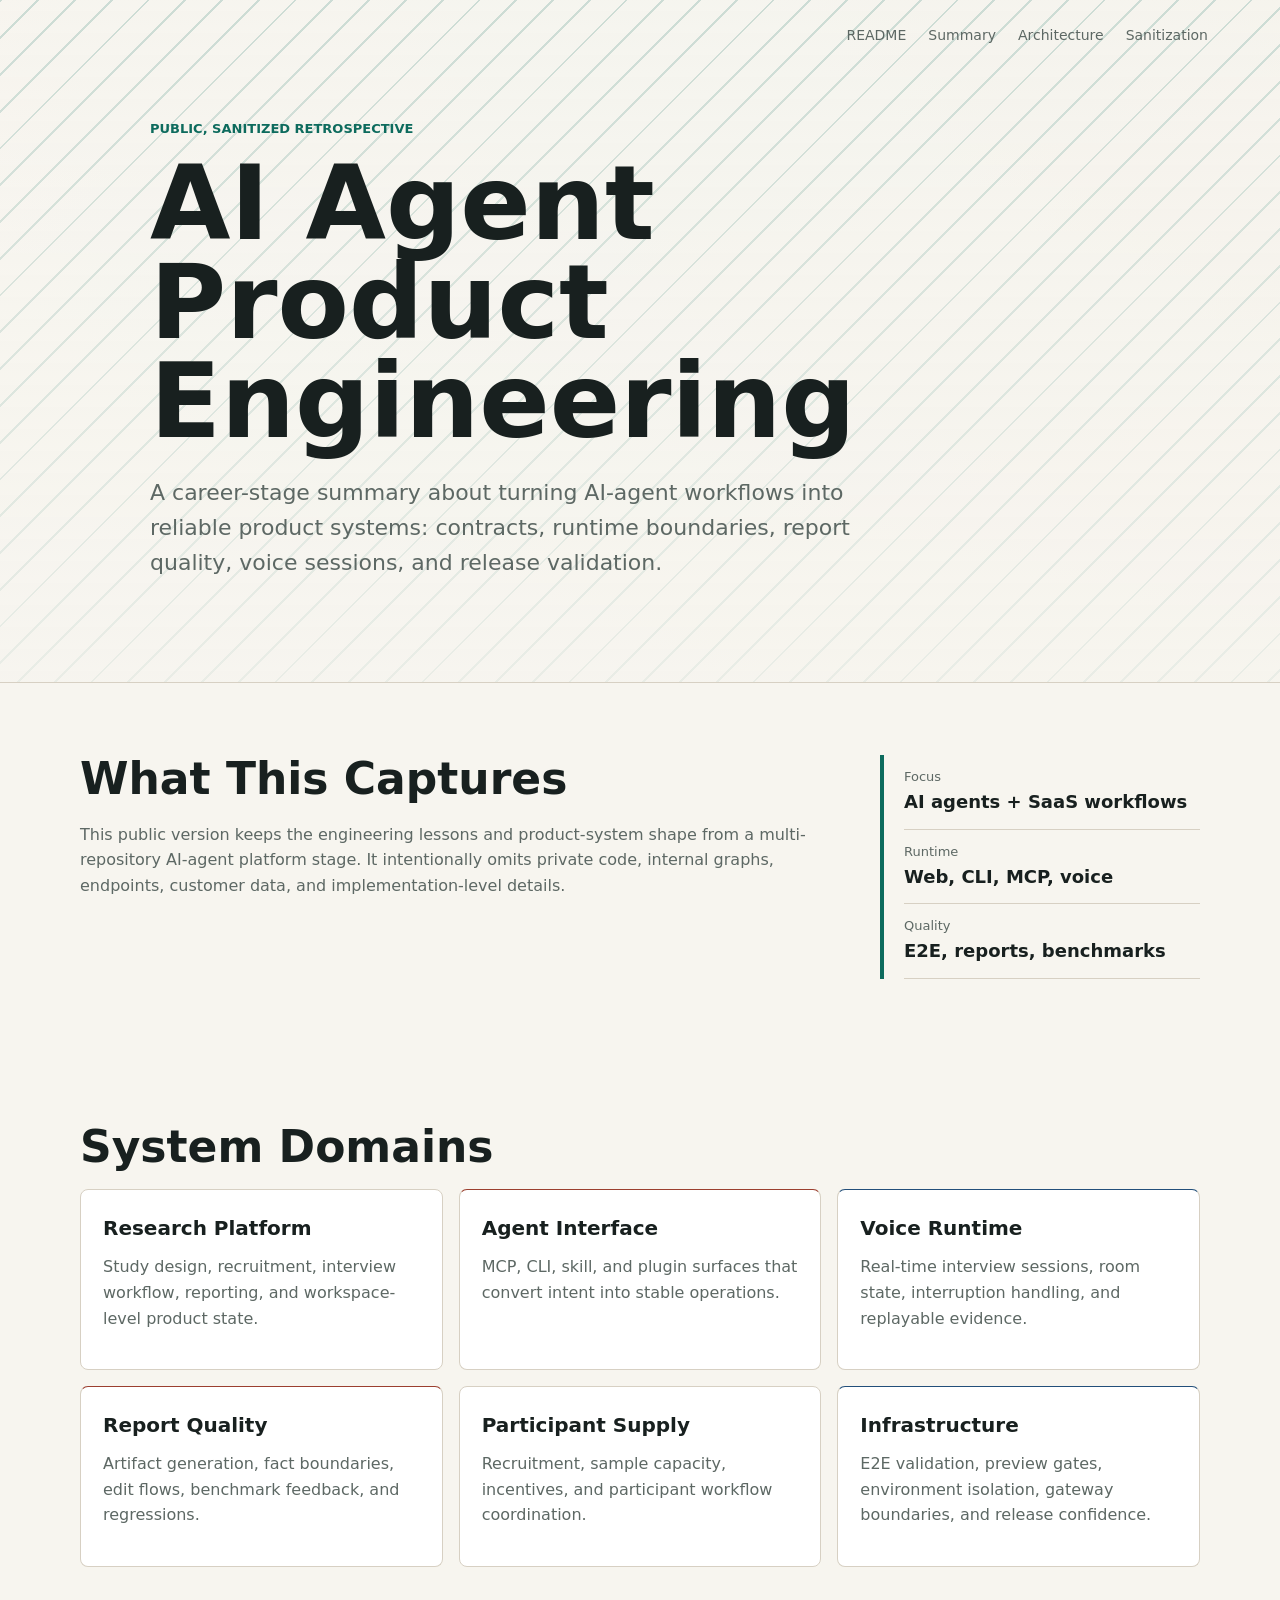
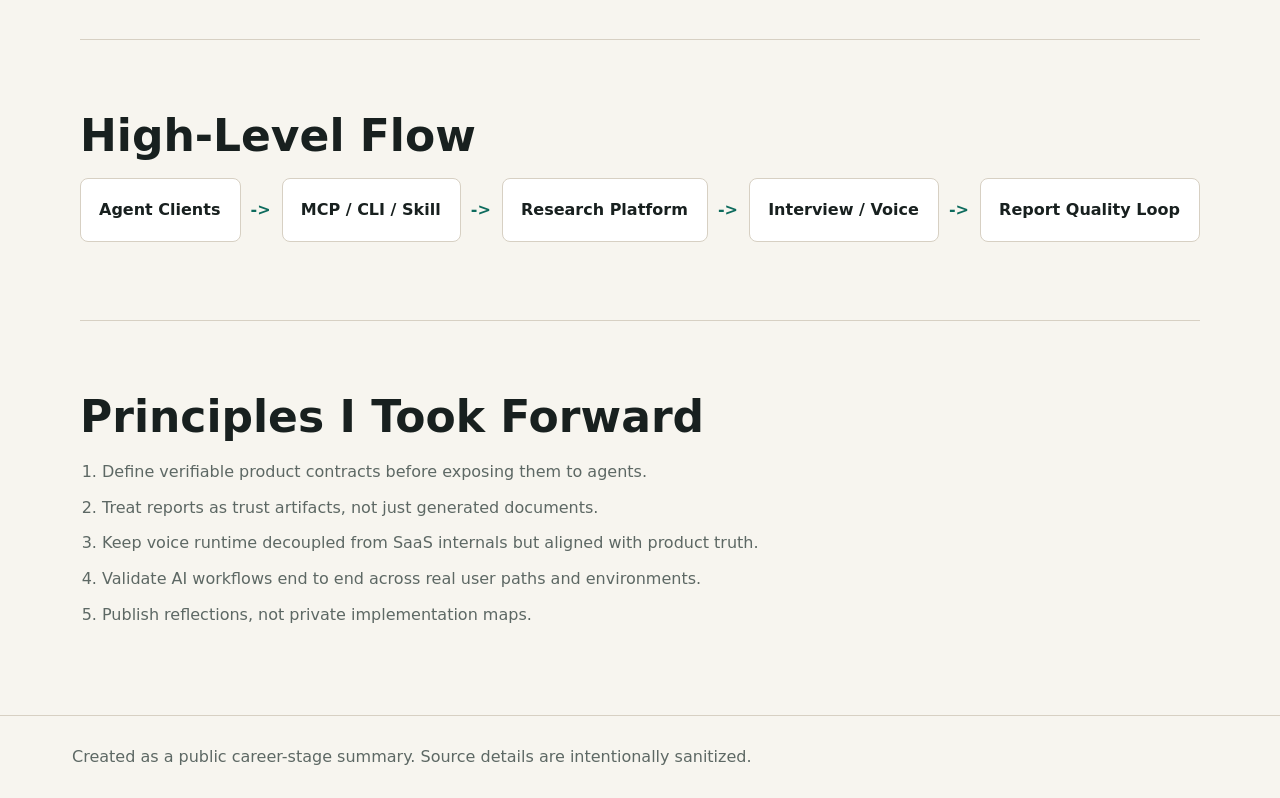
==== docs/index.html @ d0cea683 "Publish a sanitized AI agent career-stage summary Create a public-facing retrospective that keeps th" ====
<!doctype html>
<html lang="zh-CN">
  <head>
    <meta charset="utf-8" />
    <meta name="viewport" content="width=device-width, initial-scale=1" />
    <title>AI Agent Product Engineering - Career Stage Summary</title>
    <meta
      name="description"
      content="A sanitized public career-stage summary of AI agent product engineering, user research systems, voice runtime, report quality, and release validation."
    />
    <link rel="stylesheet" href="./style.css" />
  </head>
  <body>
    <header class="hero">
      <nav class="nav">
        <a href="https://github.com/BrickerP/ai-agent-career-stage-summary/blob/main/README.md">README</a>
        <a href="https://github.com/BrickerP/ai-agent-career-stage-summary/blob/main/SUMMARY.zh.md">Summary</a>
        <a href="https://github.com/BrickerP/ai-agent-career-stage-summary/blob/main/ARCHITECTURE_MAP.zh.md">Architecture</a>
        <a href="https://github.com/BrickerP/ai-agent-career-stage-summary/blob/main/SECURITY_AND_SANITIZATION.md">Sanitization</a>
      </nav>
      <div class="hero-content">
        <p class="eyebrow">Public, sanitized retrospective</p>
        <h1>AI Agent Product Engineering</h1>
        <p class="subtitle">
          A career-stage summary about turning AI-agent workflows into reliable product systems:
          contracts, runtime boundaries, report quality, voice sessions, and release validation.
        </p>
      </div>
    </header>

    <main>
      <section class="section intro">
        <div>
          <h2>What This Captures</h2>
          <p>
            This public version keeps the engineering lessons and product-system shape from a multi-repository
            AI-agent platform stage. It intentionally omits private code, internal graphs, endpoints, customer
            data, and implementation-level details.
          </p>
        </div>
        <aside class="facts">
          <div><span>Focus</span><strong>AI agents + SaaS workflows</strong></div>
          <div><span>Runtime</span><strong>Web, CLI, MCP, voice</strong></div>
          <div><span>Quality</span><strong>E2E, reports, benchmarks</strong></div>
        </aside>
      </section>

      <section class="section">
        <h2>System Domains</h2>
        <div class="grid">
          <article>
            <h3>Research Platform</h3>
            <p>Study design, recruitment, interview workflow, reporting, and workspace-level product state.</p>
          </article>
          <article>
            <h3>Agent Interface</h3>
            <p>MCP, CLI, skill, and plugin surfaces that convert intent into stable operations.</p>
          </article>
          <article>
            <h3>Voice Runtime</h3>
            <p>Real-time interview sessions, room state, interruption handling, and replayable evidence.</p>
          </article>
          <article>
            <h3>Report Quality</h3>
            <p>Artifact generation, fact boundaries, edit flows, benchmark feedback, and regressions.</p>
          </article>
          <article>
            <h3>Participant Supply</h3>
            <p>Recruitment, sample capacity, incentives, and participant workflow coordination.</p>
          </article>
          <article>
            <h3>Infrastructure</h3>
            <p>E2E validation, preview gates, environment isolation, gateway boundaries, and release confidence.</p>
          </article>
        </div>
      </section>

      <section class="section map">
        <h2>High-Level Flow</h2>
        <div class="flow" aria-label="High-level architecture flow">
          <div>Agent Clients</div>
          <span>-></span>
          <div>MCP / CLI / Skill</div>
          <span>-></span>
          <div>Research Platform</div>
          <span>-></span>
          <div>Interview / Voice</div>
          <span>-></span>
          <div>Report Quality Loop</div>
        </div>
      </section>

      <section class="section principles">
        <h2>Principles I Took Forward</h2>
        <ol>
          <li>Define verifiable product contracts before exposing them to agents.</li>
          <li>Treat reports as trust artifacts, not just generated documents.</li>
          <li>Keep voice runtime decoupled from SaaS internals but aligned with product truth.</li>
          <li>Validate AI workflows end to end across real user paths and environments.</li>
          <li>Publish reflections, not private implementation maps.</li>
        </ol>
      </section>
    </main>

    <footer>
      <p>Created as a public career-stage summary. Source details are intentionally sanitized.</p>
    </footer>
  </body>
</html>
---- docs/style.css ----
:root {
  color-scheme: light;
  --bg: #f7f5ef;
  --ink: #18201f;
  --muted: #5d6864;
  --line: #d7d0c3;
  --panel: #ffffff;
  --accent: #0d6b5d;
  --accent-2: #9b3f2f;
  --accent-3: #234f7a;
}

* {
  box-sizing: border-box;
}

body {
  margin: 0;
  background: var(--bg);
  color: var(--ink);
  font-family: Inter, ui-sans-serif, system-ui, -apple-system, BlinkMacSystemFont, "Segoe UI", sans-serif;
  line-height: 1.6;
}

a {
  color: inherit;
  text-decoration: none;
}

.hero {
  min-height: 72vh;
  display: flex;
  flex-direction: column;
  border-bottom: 1px solid var(--line);
  background:
    linear-gradient(rgba(247, 245, 239, 0.82), rgba(247, 245, 239, 0.94)),
    repeating-linear-gradient(135deg, #0d6b5d 0 2px, transparent 2px 26px),
    linear-gradient(120deg, #f7f5ef, #ecf2ed 45%, #f3e9df);
}

.nav {
  display: flex;
  gap: 22px;
  justify-content: flex-end;
  padding: 24px clamp(20px, 6vw, 72px);
  font-size: 14px;
  color: var(--muted);
}

.nav a {
  border-bottom: 1px solid transparent;
}

.nav a:hover {
  border-bottom-color: var(--accent);
  color: var(--ink);
}

.hero-content {
  width: min(980px, calc(100% - 40px));
  margin: auto;
  padding: 48px 0 80px;
}

.eyebrow {
  margin: 0 0 14px;
  color: var(--accent);
  font-weight: 700;
  letter-spacing: 0;
  text-transform: uppercase;
  font-size: 13px;
}

h1,
h2,
h3,
p {
  margin-top: 0;
}

h1 {
  max-width: 900px;
  margin-bottom: 24px;
  font-size: clamp(48px, 9vw, 104px);
  line-height: 0.95;
  letter-spacing: 0;
}

.subtitle {
  max-width: 760px;
  color: var(--muted);
  font-size: 22px;
}

.section {
  width: min(1120px, calc(100% - 40px));
  margin: 0 auto;
  padding: 72px 0;
}

.intro {
  display: grid;
  grid-template-columns: minmax(0, 1fr) 320px;
  gap: 48px;
  align-items: start;
}

h2 {
  font-size: clamp(28px, 4vw, 44px);
  line-height: 1.1;
  margin-bottom: 18px;
  letter-spacing: 0;
}

h3 {
  font-size: 20px;
  margin-bottom: 10px;
}

.facts {
  border-left: 4px solid var(--accent);
  padding-left: 20px;
}

.facts div {
  padding: 12px 0;
  border-bottom: 1px solid var(--line);
}

.facts span {
  display: block;
  color: var(--muted);
  font-size: 13px;
}

.facts strong {
  display: block;
  font-size: 18px;
}

.grid {
  display: grid;
  grid-template-columns: repeat(3, minmax(0, 1fr));
  gap: 16px;
}

article {
  min-height: 180px;
  padding: 22px;
  background: var(--panel);
  border: 1px solid var(--line);
  border-radius: 8px;
}

article:nth-child(2n) {
  border-top-color: var(--accent-2);
}

article:nth-child(3n) {
  border-top-color: var(--accent-3);
}

article p,
.section > p,
.intro p,
li,
footer p {
  color: var(--muted);
}

.map {
  border-top: 1px solid var(--line);
  border-bottom: 1px solid var(--line);
}

.flow {
  display: grid;
  grid-template-columns: repeat(9, auto);
  align-items: center;
  gap: 10px;
  overflow-x: auto;
  padding-bottom: 6px;
}

.flow div {
  min-width: 150px;
  padding: 18px;
  border-radius: 8px;
  background: #ffffff;
  border: 1px solid var(--line);
  font-weight: 700;
}

.flow span {
  color: var(--accent);
  font-weight: 800;
}

.principles ol {
  padding-left: 22px;
  max-width: 820px;
}

.principles li + li {
  margin-top: 10px;
}

footer {
  border-top: 1px solid var(--line);
  padding: 28px clamp(20px, 6vw, 72px);
}

footer p {
  margin: 0;
}

@media (max-width: 820px) {
  .hero {
    min-height: 62vh;
  }

  .nav {
    justify-content: flex-start;
    flex-wrap: wrap;
  }

  .intro {
    grid-template-columns: 1fr;
  }

  .grid {
    grid-template-columns: 1fr;
  }

  .subtitle {
    font-size: 18px;
  }
}
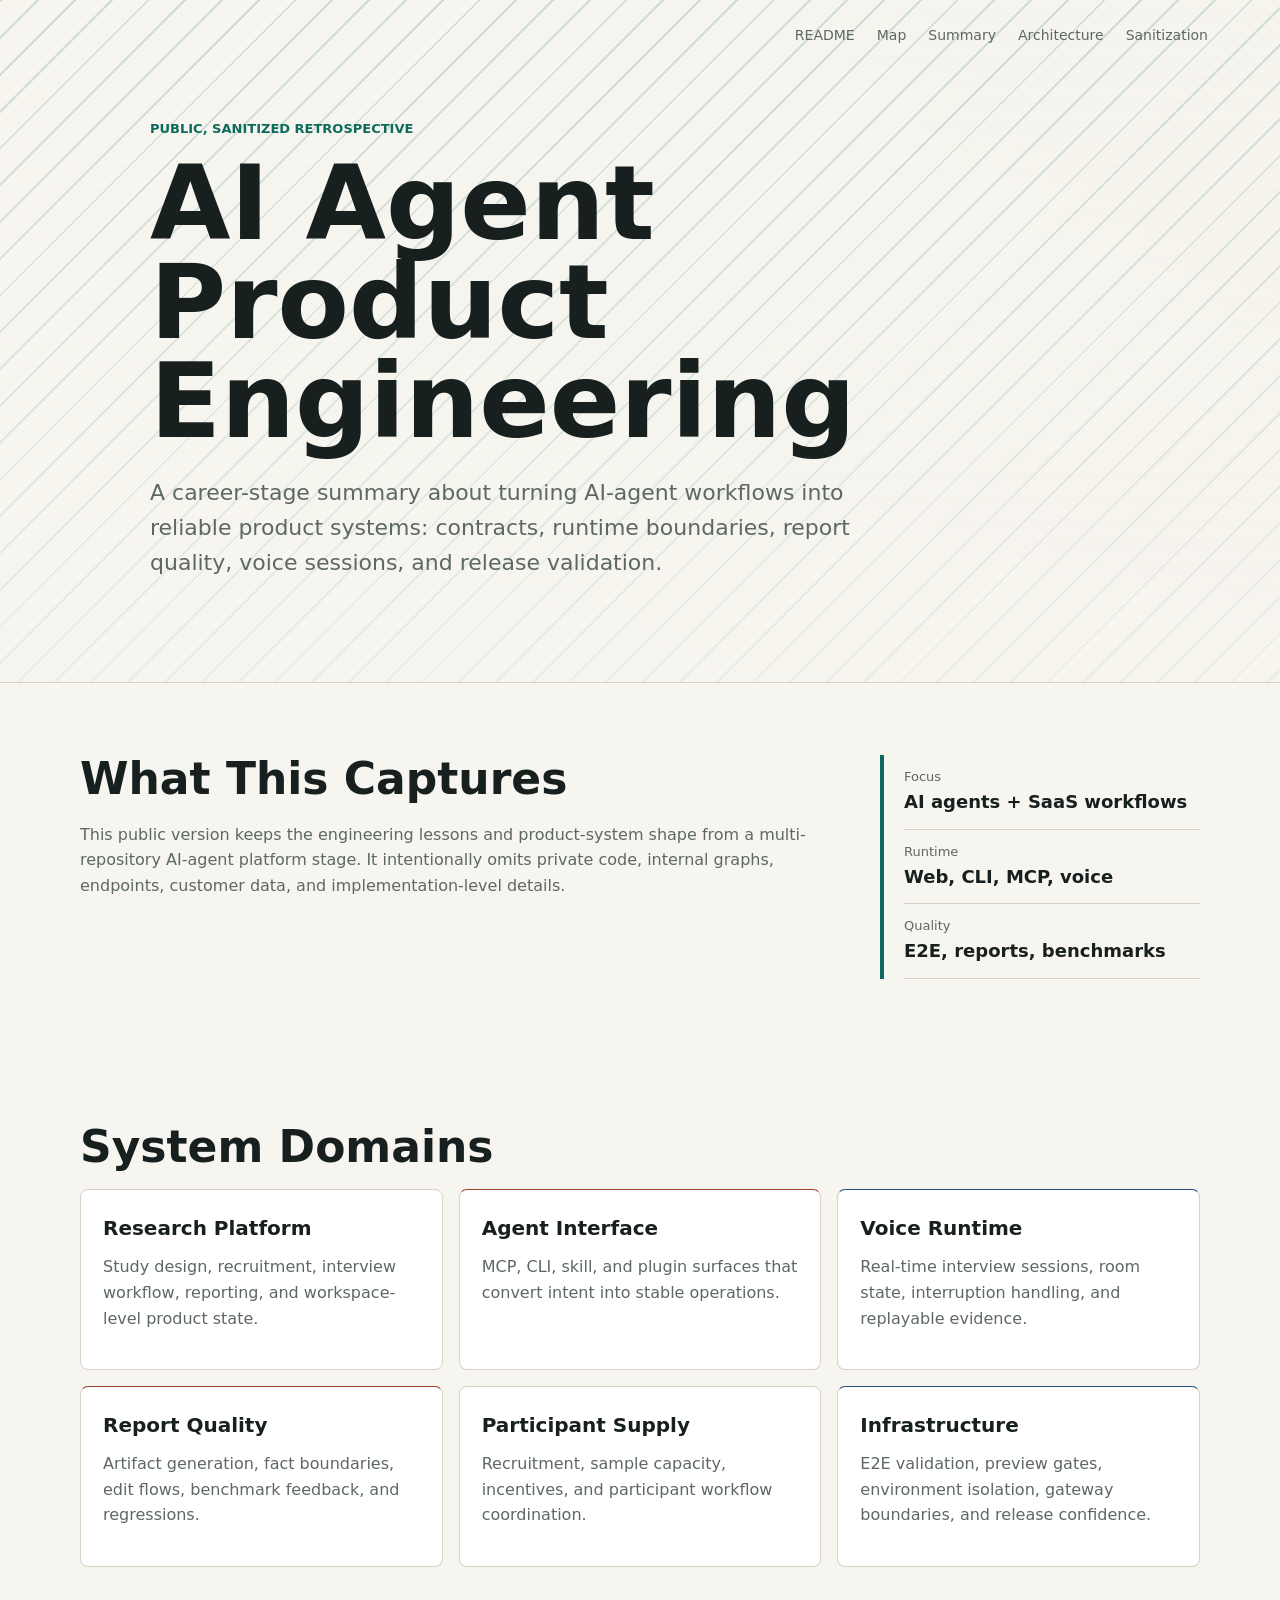
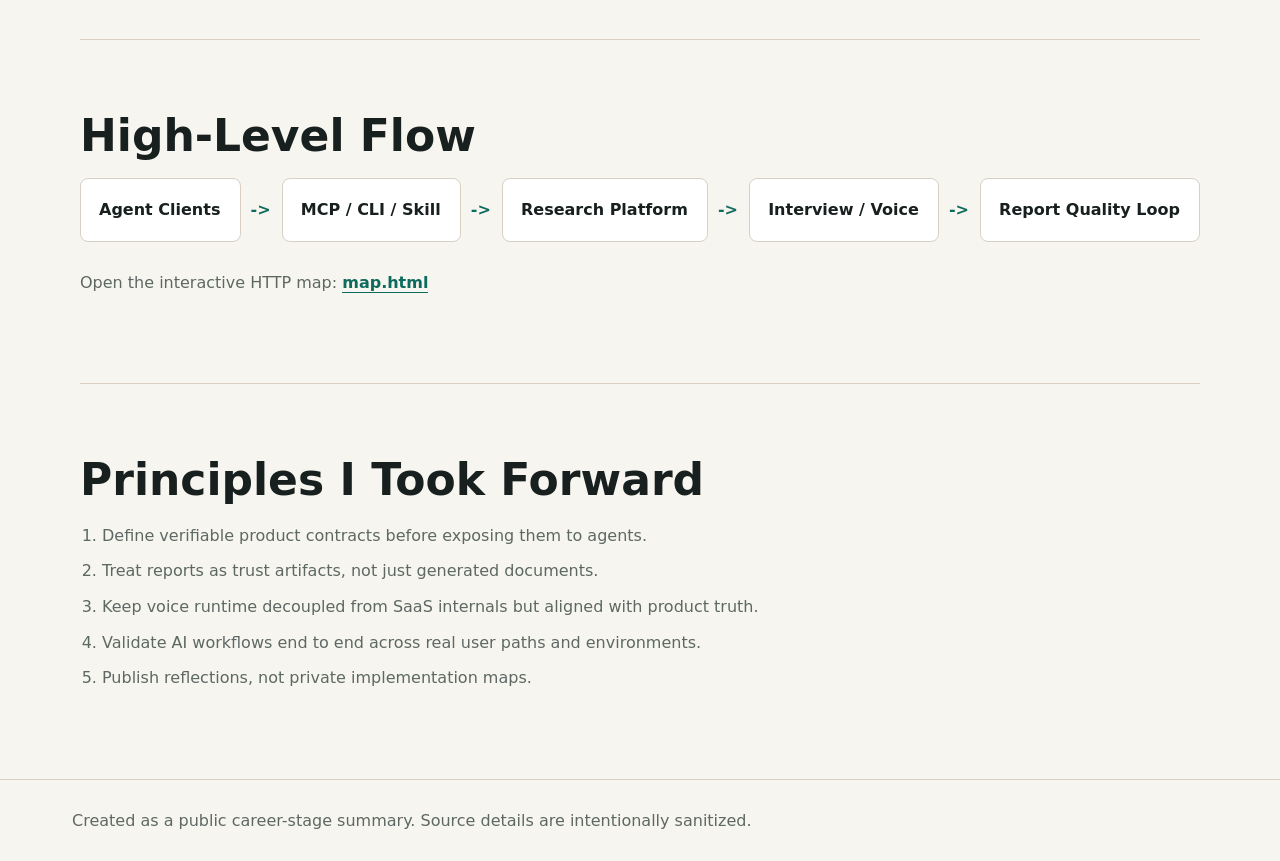
==== commit 0f80d113: "Expose the career summary as an interactive public map Add a GitHub Pages map page that loads saniti" ====
--- a/docs/index.html
+++ b/docs/index.html
@@ -14,6 +14,7 @@
     <header class="hero">
       <nav class="nav">
         <a href="https://github.com/BrickerP/ai-agent-career-stage-summary/blob/main/README.md">README</a>
+        <a href="./map.html">Map</a>
         <a href="https://github.com/BrickerP/ai-agent-career-stage-summary/blob/main/SUMMARY.zh.md">Summary</a>
         <a href="https://github.com/BrickerP/ai-agent-career-stage-summary/blob/main/ARCHITECTURE_MAP.zh.md">Architecture</a>
         <a href="https://github.com/BrickerP/ai-agent-career-stage-summary/blob/main/SECURITY_AND_SANITIZATION.md">Sanitization</a>
@@ -88,6 +89,9 @@
           <span>-></span>
           <div>Report Quality Loop</div>
         </div>
+        <p class="map-link">
+          Open the interactive HTTP map: <a href="./map.html">map.html</a>
+        </p>
       </section>
 
       <section class="section principles">
--- a/docs/style.css
+++ b/docs/style.css
@@ -196,6 +196,16 @@
   font-weight: 800;
 }
 
+.map-link {
+  margin-top: 22px;
+}
+
+.map-link a {
+  color: var(--accent);
+  font-weight: 800;
+  border-bottom: 1px solid var(--accent);
+}
+
 .principles ol {
   padding-left: 22px;
   max-width: 820px;
@@ -214,6 +224,207 @@
   margin: 0;
 }
 
+.map-page {
+  min-height: 100vh;
+  background: #f4f6f2;
+}
+
+.map-shell-header {
+  border-bottom: 1px solid var(--line);
+  background:
+    linear-gradient(120deg, rgba(244, 246, 242, 0.95), rgba(236, 241, 239, 0.92)),
+    repeating-linear-gradient(90deg, rgba(13, 107, 93, 0.18) 0 1px, transparent 1px 56px),
+    repeating-linear-gradient(0deg, rgba(35, 79, 122, 0.14) 0 1px, transparent 1px 56px);
+}
+
+.map-nav {
+  justify-content: flex-end;
+}
+
+.map-heading {
+  width: min(1120px, calc(100% - 40px));
+  margin: 0 auto;
+  padding: 54px 0 42px;
+}
+
+.map-heading h1 {
+  max-width: 860px;
+  font-size: clamp(42px, 7vw, 88px);
+}
+
+.map-heading p:not(.eyebrow) {
+  max-width: 780px;
+  color: var(--muted);
+  font-size: 20px;
+}
+
+.map-app {
+  width: min(1380px, calc(100% - 32px));
+  margin: 0 auto;
+  padding: 28px 0 36px;
+  display: grid;
+  grid-template-columns: minmax(0, 1fr) 360px;
+  gap: 18px;
+  align-items: stretch;
+}
+
+.map-stage,
+.map-detail {
+  background: #ffffff;
+  border: 1px solid var(--line);
+  border-radius: 8px;
+}
+
+.map-stage {
+  min-height: 720px;
+  padding: 16px;
+  overflow: hidden;
+}
+
+.map-toolbar {
+  display: flex;
+  flex-wrap: wrap;
+  gap: 8px;
+  margin-bottom: 10px;
+}
+
+.tool-button {
+  min-height: 38px;
+  padding: 8px 13px;
+  border: 1px solid var(--line);
+  border-radius: 8px;
+  background: #f8faf7;
+  color: var(--ink);
+  font: inherit;
+  font-size: 14px;
+  font-weight: 700;
+  cursor: pointer;
+}
+
+.tool-button:hover,
+.tool-button:focus-visible {
+  outline: 2px solid rgba(13, 107, 93, 0.26);
+  border-color: var(--accent);
+}
+
+#domain-map {
+  width: 100%;
+  height: min(70vh, 660px);
+  min-height: 560px;
+  display: block;
+}
+
+.map-orbit {
+  fill: none;
+  stroke: rgba(98, 113, 108, 0.24);
+  stroke-width: 2;
+  stroke-dasharray: 8 12;
+}
+
+.map-edge {
+  stroke: #62716c;
+  stroke-width: 3;
+  opacity: 0.62;
+  transition: opacity 160ms ease, stroke-width 160ms ease;
+}
+
+.map-edge.is-selected {
+  stroke: #0d6b5d;
+  stroke-width: 5;
+  opacity: 1;
+}
+
+.map-edge.is-muted {
+  opacity: 0.14;
+}
+
+.map-node {
+  cursor: pointer;
+  outline: none;
+  transition: opacity 160ms ease, transform 160ms ease;
+}
+
+.map-node circle {
+  stroke: #ffffff;
+  stroke-width: 4;
+  filter: drop-shadow(0 8px 14px rgba(24, 32, 31, 0.18));
+  transition: stroke-width 160ms ease, filter 160ms ease;
+}
+
+.map-node-title {
+  fill: #ffffff;
+  font-size: 17px;
+  font-weight: 800;
+  pointer-events: none;
+}
+
+.map-node-meta {
+  fill: rgba(255, 255, 255, 0.76);
+  font-size: 12px;
+  font-weight: 700;
+  text-transform: uppercase;
+  pointer-events: none;
+}
+
+.map-node.is-selected circle {
+  stroke: #f4d35e;
+  stroke-width: 7;
+  filter: drop-shadow(0 12px 20px rgba(24, 32, 31, 0.28));
+}
+
+.map-node.is-connected circle {
+  stroke: #ffffff;
+  stroke-width: 6;
+}
+
+.map-node.is-muted {
+  opacity: 0.22;
+}
+
+.map-node:focus-visible circle {
+  stroke: #f4d35e;
+  stroke-width: 7;
+}
+
+.map-detail {
+  padding: 24px;
+  min-height: 720px;
+}
+
+.detail-kicker {
+  color: var(--accent);
+  font-size: 13px;
+  font-weight: 800;
+  margin-bottom: 10px;
+  text-transform: uppercase;
+}
+
+.map-detail h2 {
+  font-size: 30px;
+}
+
+.map-detail h3 {
+  margin-top: 26px;
+  font-size: 16px;
+}
+
+.detail-list ul {
+  padding-left: 18px;
+}
+
+.detail-note {
+  margin-top: 28px;
+  padding-top: 18px;
+  border-top: 1px solid var(--line);
+  font-size: 14px;
+}
+
+.map-error {
+  padding: 24px;
+  color: #9b3f2f;
+  font-weight: 800;
+}
+
 @media (max-width: 820px) {
   .hero {
     min-height: 62vh;
@@ -235,4 +446,25 @@
   .subtitle {
     font-size: 18px;
   }
-}
+
+  .map-nav {
+    justify-content: flex-start;
+  }
+
+  .map-heading p:not(.eyebrow) {
+    font-size: 17px;
+  }
+
+  .map-app {
+    grid-template-columns: 1fr;
+  }
+
+  .map-stage,
+  .map-detail {
+    min-height: auto;
+  }
+
+  #domain-map {
+    min-height: 520px;
+  }
+}
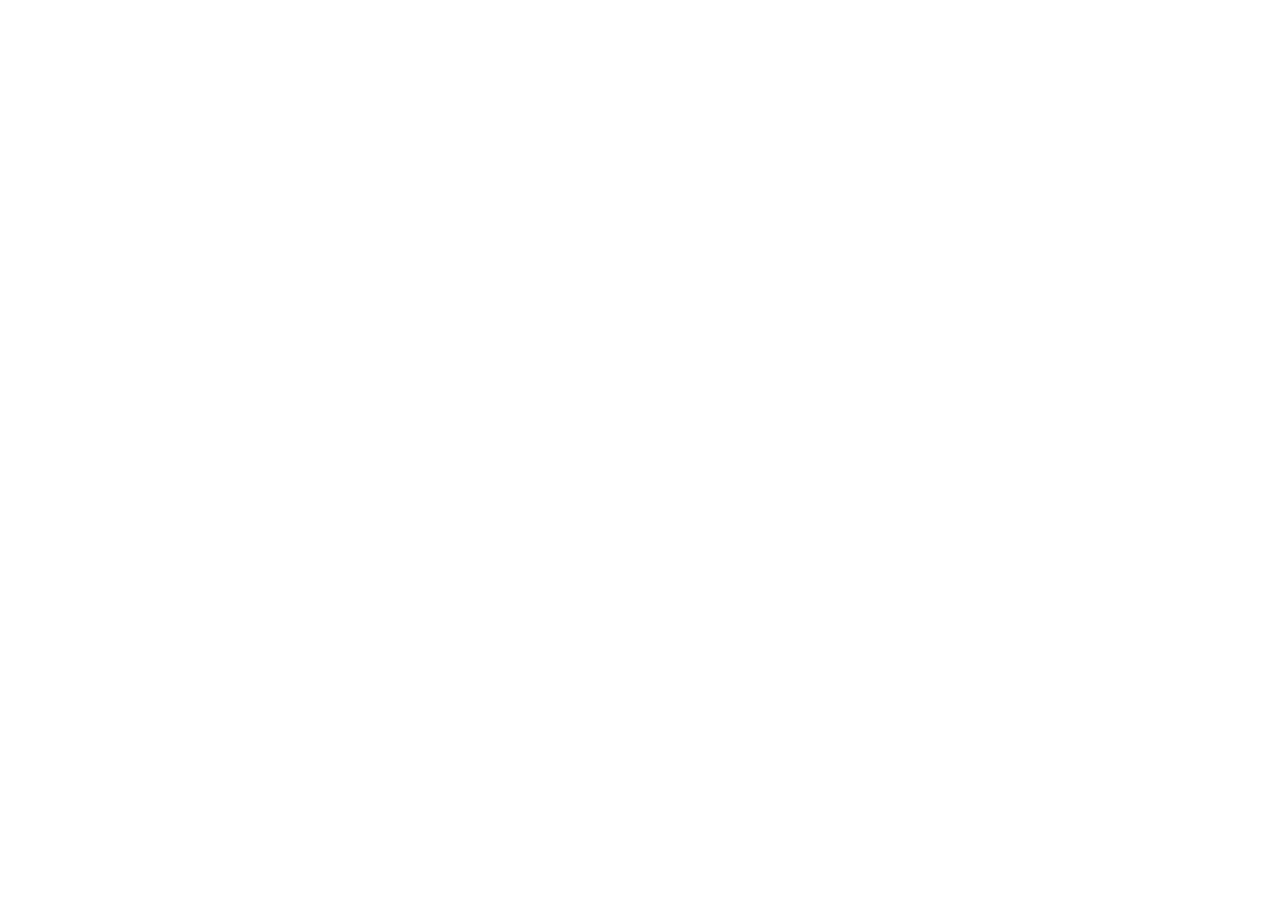
==== commit 3a711647: "Replace the static showcase with the real dashboard experience Build and publish the Understand-Anyt" ====
--- a/docs/index.html
+++ b/docs/index.html
@@ -1,113 +1,24 @@
 <!doctype html>
-<html lang="zh-CN">
+<html lang="en">
   <head>
-    <meta charset="utf-8" />
-    <meta name="viewport" content="width=device-width, initial-scale=1" />
-    <title>AI Agent Product Engineering - Career Stage Summary</title>
-    <meta
-      name="description"
-      content="A sanitized public career-stage summary of AI agent product engineering, user research systems, voice runtime, report quality, and release validation."
+    <meta charset="UTF-8" />
+    <meta name="viewport" content="width=device-width, initial-scale=1.0" />
+    <link rel="icon" type="image/svg+xml" href="/ai-agent-career-stage-summary/favicon.svg" />
+    <title>Understand Anything</title>
+    <link rel="preconnect" href="https://fonts.googleapis.com" />
+    <link rel="preconnect" href="https://fonts.gstatic.com" crossorigin />
+    <link
+      href="https://fonts.googleapis.com/css2?family=DM+Serif+Display&family=Inter:wght@300;400;500;600&family=JetBrains+Mono:wght@400;500&display=swap"
+      rel="stylesheet"
     />
-    <link rel="stylesheet" href="./style.css" />
+    <script type="module" crossorigin src="/ai-agent-career-stage-summary/assets/index-BVHt2Kpt.js"></script>
+    <link rel="modulepreload" crossorigin href="/ai-agent-career-stage-summary/assets/react-vendor-BVoutfaX.js">
+    <link rel="modulepreload" crossorigin href="/ai-agent-career-stage-summary/assets/xyflow-CYMCcsWN.js">
+    <link rel="modulepreload" crossorigin href="/ai-agent-career-stage-summary/assets/graph-layout-7tFr_anw.js">
+    <link rel="stylesheet" crossorigin href="/ai-agent-career-stage-summary/assets/xyflow-BZV40eAE.css">
+    <link rel="stylesheet" crossorigin href="/ai-agent-career-stage-summary/assets/index-B7EUxEdZ.css">
   </head>
   <body>
-    <header class="hero">
-      <nav class="nav">
-        <a href="https://github.com/BrickerP/ai-agent-career-stage-summary/blob/main/README.md">README</a>
-        <a href="./map.html">Map</a>
-        <a href="https://github.com/BrickerP/ai-agent-career-stage-summary/blob/main/SUMMARY.zh.md">Summary</a>
-        <a href="https://github.com/BrickerP/ai-agent-career-stage-summary/blob/main/ARCHITECTURE_MAP.zh.md">Architecture</a>
-        <a href="https://github.com/BrickerP/ai-agent-career-stage-summary/blob/main/SECURITY_AND_SANITIZATION.md">Sanitization</a>
-      </nav>
-      <div class="hero-content">
-        <p class="eyebrow">Public, sanitized retrospective</p>
-        <h1>AI Agent Product Engineering</h1>
-        <p class="subtitle">
-          A career-stage summary about turning AI-agent workflows into reliable product systems:
-          contracts, runtime boundaries, report quality, voice sessions, and release validation.
-        </p>
-      </div>
-    </header>
-
-    <main>
-      <section class="section intro">
-        <div>
-          <h2>What This Captures</h2>
-          <p>
-            This public version keeps the engineering lessons and product-system shape from a multi-repository
-            AI-agent platform stage. It intentionally omits private code, internal graphs, endpoints, customer
-            data, and implementation-level details.
-          </p>
-        </div>
-        <aside class="facts">
-          <div><span>Focus</span><strong>AI agents + SaaS workflows</strong></div>
-          <div><span>Runtime</span><strong>Web, CLI, MCP, voice</strong></div>
-          <div><span>Quality</span><strong>E2E, reports, benchmarks</strong></div>
-        </aside>
-      </section>
-
-      <section class="section">
-        <h2>System Domains</h2>
-        <div class="grid">
-          <article>
-            <h3>Research Platform</h3>
-            <p>Study design, recruitment, interview workflow, reporting, and workspace-level product state.</p>
-          </article>
-          <article>
-            <h3>Agent Interface</h3>
-            <p>MCP, CLI, skill, and plugin surfaces that convert intent into stable operations.</p>
-          </article>
-          <article>
-            <h3>Voice Runtime</h3>
-            <p>Real-time interview sessions, room state, interruption handling, and replayable evidence.</p>
-          </article>
-          <article>
-            <h3>Report Quality</h3>
-            <p>Artifact generation, fact boundaries, edit flows, benchmark feedback, and regressions.</p>
-          </article>
-          <article>
-            <h3>Participant Supply</h3>
-            <p>Recruitment, sample capacity, incentives, and participant workflow coordination.</p>
-          </article>
-          <article>
-            <h3>Infrastructure</h3>
-            <p>E2E validation, preview gates, environment isolation, gateway boundaries, and release confidence.</p>
-          </article>
-        </div>
-      </section>
-
-      <section class="section map">
-        <h2>High-Level Flow</h2>
-        <div class="flow" aria-label="High-level architecture flow">
-          <div>Agent Clients</div>
-          <span>-></span>
-          <div>MCP / CLI / Skill</div>
-          <span>-></span>
-          <div>Research Platform</div>
-          <span>-></span>
-          <div>Interview / Voice</div>
-          <span>-></span>
-          <div>Report Quality Loop</div>
-        </div>
-        <p class="map-link">
-          Open the interactive HTTP map: <a href="./map.html">map.html</a>
-        </p>
-      </section>
-
-      <section class="section principles">
-        <h2>Principles I Took Forward</h2>
-        <ol>
-          <li>Define verifiable product contracts before exposing them to agents.</li>
-          <li>Treat reports as trust artifacts, not just generated documents.</li>
-          <li>Keep voice runtime decoupled from SaaS internals but aligned with product truth.</li>
-          <li>Validate AI workflows end to end across real user paths and environments.</li>
-          <li>Publish reflections, not private implementation maps.</li>
-        </ol>
-      </section>
-    </main>
-
-    <footer>
-      <p>Created as a public career-stage summary. Source details are intentionally sanitized.</p>
-    </footer>
+    <div id="root"></div>
   </body>
 </html>
